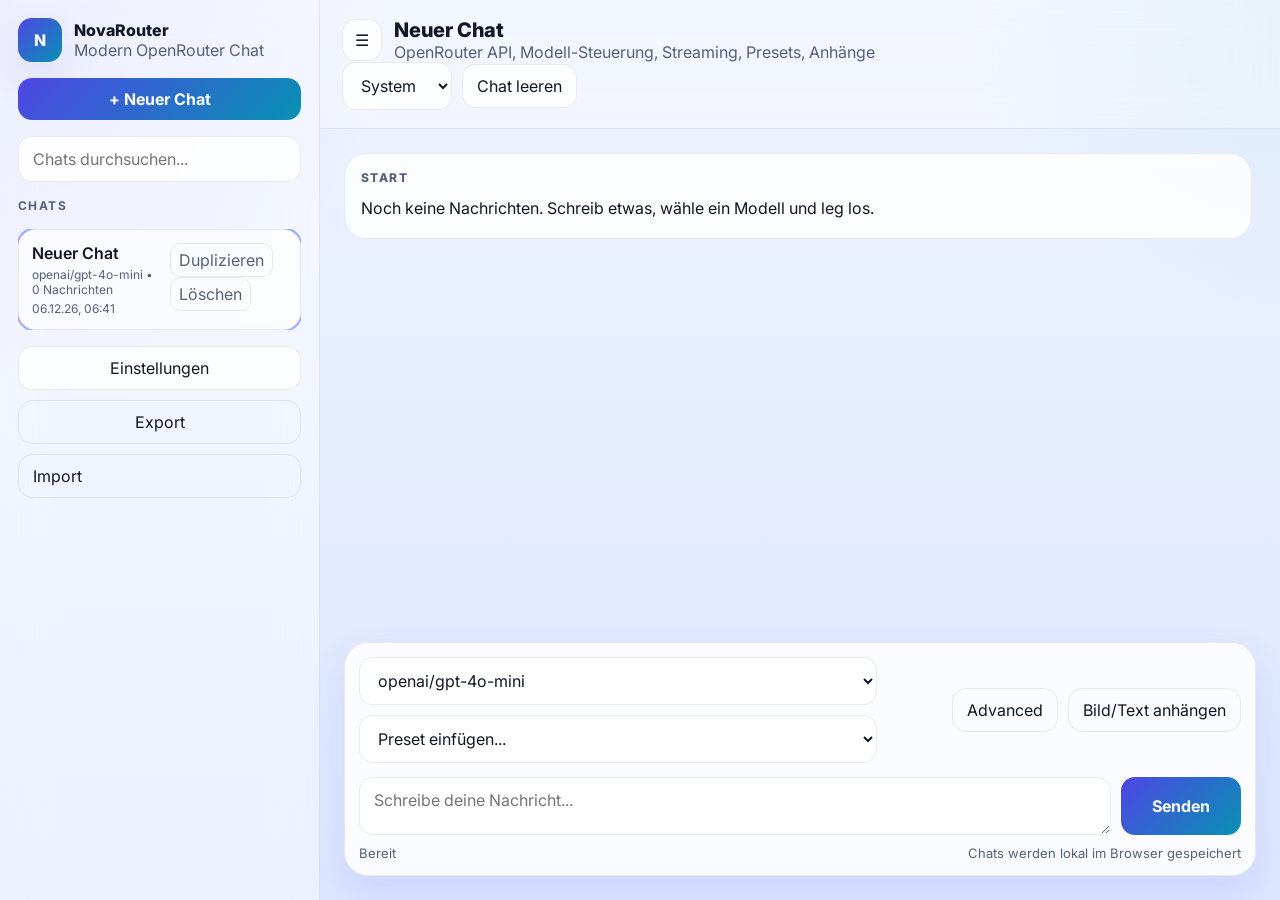
==== aichat/index.html @ 48d5591a "Add files via upload" ====
<!DOCTYPE html>
<html lang="de">
<head>
  <meta charset="UTF-8" />
  <meta name="viewport" content="width=device-width, initial-scale=1.0" />
  <title>NovaRouter Chat UI</title>
  <link rel="preconnect" href="https://fonts.googleapis.com">
  <link rel="preconnect" href="https://fonts.gstatic.com" crossorigin>
  <link href="https://fonts.googleapis.com/css2?family=Inter:wght@400;500;600;700;800&display=swap" rel="stylesheet">
  <link rel="stylesheet" href="styles.css" />
</head>
<body>
  <div class="app-shell">
    <aside class="sidebar" id="sidebar">
      <div class="sidebar-top">
        <div class="brand-wrap">
          <div class="brand-mark">N</div>
          <div>
            <div class="brand-title">NovaRouter</div>
            <div class="brand-subtitle">Modern OpenRouter Chat</div>
          </div>
        </div>
        <button class="icon-btn mobile-only" id="toggleSidebarBtn" title="Seitenleiste schließen">✕</button>
      </div>

      <button class="primary-btn" id="newChatBtn">+ Neuer Chat</button>

      <div class="sidebar-search">
        <input type="text" id="chatSearch" placeholder="Chats durchsuchen..." />
      </div>

      <div class="sidebar-section-title">Chats</div>
      <div class="chat-list" id="chatList"></div>

      <div class="sidebar-bottom">
        <button class="secondary-btn" id="openSettingsBtn">Einstellungen</button>
        <button class="ghost-btn" id="exportBtn">Export</button>
        <label class="ghost-btn file-label">
          Import
          <input type="file" id="importInput" accept="application/json" hidden />
        </label>
      </div>
    </aside>

    <main class="main-panel">
      <header class="topbar">
        <div class="topbar-left">
          <button class="icon-btn" id="openSidebarBtn" title="Seitenleiste öffnen">☰</button>
          <div>
            <div class="topbar-title" id="activeChatTitle">Neuer Chat</div>
            <div class="topbar-subtitle">OpenRouter API, Modell-Steuerung, Streaming, Presets, Anhänge</div>
          </div>
        </div>
        <div class="topbar-right">
          <select id="themeSelect" class="compact-select">
            <option value="system">System</option>
            <option value="dark">Dunkel</option>
            <option value="light">Hell</option>
          </select>
          <button class="secondary-btn" id="clearChatBtn">Chat leeren</button>
        </div>
      </header>

      <section class="hero-empty hidden" id="emptyState">
        <div class="hero-card glass">
          <h1>Ein modernes AI Chat Interface für OpenRouter</h1>
          <p>
            API Key eintragen, erlaubte Modelle verwalten, mehrere Chats speichern,
            Systemprompts nutzen, Parameter feinjustieren, Bilder anhängen und Antworten streamen.
          </p>
          <div class="hero-actions">
            <button class="primary-btn" id="heroNewChatBtn">Ersten Chat starten</button>
            <button class="secondary-btn" id="heroSettingsBtn">API einrichten</button>
          </div>
        </div>
      </section>

      <section class="chat-panel" id="chatPanel">
        <div class="messages" id="messages"></div>

        <div class="composer-shell glass">
          <div class="attachment-preview hidden" id="attachmentPreview"></div>

          <div class="toolbar-row">
            <div class="toolbar-group">
              <select id="modelSelect"></select>
              <select id="promptPresetSelect"></select>
            </div>
            <div class="toolbar-group toolbar-right-wrap">
              <button class="ghost-btn" id="toggleAdvancedBtn">Advanced</button>
              <label class="ghost-btn file-label">
                Bild/Text anhängen
                <input type="file" id="attachmentInput" accept="image/*,.txt,.md,.json" multiple hidden />
              </label>
              <button class="ghost-btn danger-btn hidden" id="stopBtn">Stop</button>
            </div>
          </div>

          <div class="advanced-panel hidden" id="advancedPanel">
            <div class="field-grid">
              <label>
                System Prompt
                <textarea id="systemPromptInput" rows="3" placeholder="Optionaler System Prompt"></textarea>
              </label>
              <label>
                Titel des Chats
                <input type="text" id="chatTitleInput" placeholder="Titel anpassen" />
              </label>
              <label>
                Temperature
                <input type="number" id="temperatureInput" min="0" max="2" step="0.1" />
              </label>
              <label>
                Top P
                <input type="number" id="topPInput" min="0" max="1" step="0.05" />
              </label>
              <label>
                Max Tokens
                <input type="number" id="maxTokensInput" min="1" step="1" />
              </label>
              <label>
                Zusätzlicher JSON Body
                <textarea id="extraBodyInput" rows="3" placeholder='z. B. {"reasoning":{"effort":"high"}}'></textarea>
              </label>
            </div>
          </div>

          <div class="composer-row">
            <textarea id="messageInput" rows="1" placeholder="Schreibe deine Nachricht..."></textarea>
            <button class="primary-btn send-btn" id="sendBtn">Senden</button>
          </div>
          <div class="composer-footer">
            <span id="statusText">Bereit</span>
            <span id="tokenHint">Chats werden lokal im Browser gespeichert</span>
          </div>
        </div>
      </section>
    </main>
  </div>

  <div class="modal-backdrop hidden" id="settingsModal">
    <div class="modal glass modal-lg">
      <div class="modal-header">
        <div>
          <h2>Einstellungen</h2>
          <p>OpenRouter konfigurieren, Modelle freigeben und Presets verwalten.</p>
        </div>
        <button class="icon-btn" id="closeSettingsBtn">✕</button>
      </div>

      <div class="settings-tabs">
        <button class="tab-btn active" data-tab="api">API</button>
        <button class="tab-btn" data-tab="models">Modelle</button>
        <button class="tab-btn" data-tab="presets">Presets</button>
      </div>

      <div class="tab-content active" id="tab-api">
        <div class="field-grid">
          <label>
            OpenRouter API Key
            <input type="password" id="apiKeyInput" placeholder="sk-or-v1-..." />
          </label>
          <label>
            API Base URL
            <input type="text" id="apiBaseInput" placeholder="https://openrouter.ai/api/v1" />
          </label>
          <label>
            HTTP Referer
            <input type="text" id="refererInput" placeholder="https://deine-app.example" />
          </label>
          <label>
            X-Title
            <input type="text" id="appTitleInput" placeholder="NovaRouter Chat UI" />
          </label>
          <label class="full-width">
            API Key direkt im Code hinterlegen
            <textarea id="hardcodedKeyHelp" rows="5" readonly></textarea>
          </label>
        </div>
      </div>

      <div class="tab-content" id="tab-models">
        <div class="settings-grid-two">
          <div class="panel-card">
            <div class="section-head">
              <h3>Erlaubte Modelle</h3>
              <button class="secondary-btn" id="resetModelsBtn">Standard laden</button>
            </div>
            <div class="inline-form">
              <input type="text" id="modelInput" placeholder="z. B. openai/gpt-4o-mini" />
              <button class="primary-btn" id="addModelBtn">Hinzufügen</button>
            </div>
            <div class="tag-list" id="modelList"></div>
          </div>
          <div class="panel-card">
            <div class="section-head">
              <h3>Tipps</h3>
            </div>
            <ul class="tip-list">
              <li>Nur Modelle in dieser Liste erscheinen im Auswahlfeld.</li>
              <li>Du kannst pro Chat frei zwischen erlaubten Modellen wechseln.</li>
              <li>Die Modellliste wird in localStorage gespeichert.</li>
              <li>Für produktive Nutzung ist ein Server Proxy sicherer als ein Browser-Key.</li>
            </ul>
          </div>
        </div>
      </div>

      <div class="tab-content" id="tab-presets">
        <div class="settings-grid-two">
          <div class="panel-card">
            <div class="section-head">
              <h3>Prompt Presets</h3>
            </div>
            <div class="inline-form stacked-mobile">
              <input type="text" id="presetNameInput" placeholder="Preset Name" />
              <textarea id="presetPromptInput" rows="3" placeholder="Preset Prompt"></textarea>
              <button class="primary-btn" id="addPresetBtn">Preset speichern</button>
            </div>
          </div>
          <div class="panel-card">
            <div class="section-head">
              <h3>Gespeicherte Presets</h3>
            </div>
            <div class="preset-list" id="presetList"></div>
          </div>
        </div>
      </div>

      <div class="modal-footer">
        <button class="secondary-btn" id="testConnectionBtn">Verbindung testen</button>
        <button class="primary-btn" id="saveSettingsBtn">Speichern</button>
      </div>
    </div>
  </div>

  <template id="messageTemplate">
    <article class="message-card">
      <div class="message-meta">
        <span class="role-badge"></span>
        <div class="message-actions"></div>
      </div>
      <div class="message-body"></div>
    </article>
  </template>

  <script src="app.js"></script>
</body>
</html>
---- aichat/styles.css ----
:root {
  --bg: #0b1020;
  --bg-soft: rgba(16, 22, 43, 0.75);
  --panel: rgba(17, 24, 39, 0.85);
  --panel-strong: rgba(9, 14, 27, 0.92);
  --text: #eef2ff;
  --muted: #9aa5c3;
  --border: rgba(255, 255, 255, 0.09);
  --accent: #7c8cff;
  --accent-2: #6ee7f9;
  --danger: #ff7272;
  --shadow: 0 20px 50px rgba(0, 0, 0, 0.35);
  --radius: 22px;
  --radius-sm: 14px;
}

body.light {
  --bg: #eef3ff;
  --bg-soft: rgba(255, 255, 255, 0.7);
  --panel: rgba(255, 255, 255, 0.84);
  --panel-strong: rgba(255, 255, 255, 0.92);
  --text: #101727;
  --muted: #546179;
  --border: rgba(16, 23, 39, 0.08);
  --accent: #4f46e5;
  --accent-2: #0891b2;
  --danger: #d93f3f;
  --shadow: 0 18px 40px rgba(79, 70, 229, 0.12);
}

* { box-sizing: border-box; }
html, body { margin: 0; height: 100%; }
body {
  font-family: Inter, system-ui, sans-serif;
  color: var(--text);
  background:
    radial-gradient(circle at top left, rgba(124, 140, 255, 0.17), transparent 25%),
    radial-gradient(circle at top right, rgba(110, 231, 249, 0.13), transparent 20%),
    linear-gradient(180deg, var(--bg), #060913 100%);
}
body.light {
  background:
    radial-gradient(circle at top left, rgba(79, 70, 229, 0.10), transparent 25%),
    radial-gradient(circle at top right, rgba(8, 145, 178, 0.08), transparent 20%),
    linear-gradient(180deg, var(--bg), #dce7ff 100%);
}

button, input, textarea, select {
  font: inherit;
}

button { cursor: pointer; }
textarea { resize: vertical; }

.hidden { display: none !important; }
.mobile-only { display: none; }

.app-shell {
  display: grid;
  grid-template-columns: 320px 1fr;
  min-height: 100vh;
}

.sidebar {
  border-right: 1px solid var(--border);
  background: rgba(7, 11, 23, 0.55);
  backdrop-filter: blur(20px);
  padding: 18px;
  display: flex;
  flex-direction: column;
  gap: 16px;
}
body.light .sidebar {
  background: rgba(255,255,255,0.45);
}

.sidebar-top,
.brand-wrap,
.topbar-left,
.topbar-right,
.toolbar-row,
.toolbar-group,
.section-head,
.inline-form,
.modal-header,
.modal-footer,
.composer-row,
.composer-footer,
.settings-tabs {
  display: flex;
  align-items: center;
}

.sidebar-top,
.section-head,
.modal-header,
.modal-footer,
.topbar,
.toolbar-row,
.composer-footer {
  justify-content: space-between;
}

.brand-wrap { gap: 12px; }
.brand-mark {
  width: 44px;
  height: 44px;
  border-radius: 14px;
  display: grid;
  place-items: center;
  font-weight: 800;
  background: linear-gradient(135deg, var(--accent), var(--accent-2));
  color: white;
  box-shadow: var(--shadow);
}
.brand-title { font-weight: 800; }
.brand-subtitle, .topbar-subtitle, .composer-footer, .tip-list, .message-meta, .chat-item-meta {
  color: var(--muted);
}

.sidebar-search input,
.field-grid input,
.field-grid textarea,
select,
#messageInput,
.inline-form input,
.inline-form textarea {
  width: 100%;
  border: 1px solid var(--border);
  background: var(--panel);
  color: var(--text);
  border-radius: 14px;
  padding: 12px 14px;
  outline: none;
}

.sidebar-search input:focus,
.field-grid input:focus,
.field-grid textarea:focus,
select:focus,
#messageInput:focus,
.inline-form input:focus,
.inline-form textarea:focus {
  border-color: rgba(124, 140, 255, 0.6);
  box-shadow: 0 0 0 4px rgba(124, 140, 255, 0.12);
}

.primary-btn,
.secondary-btn,
.ghost-btn,
.icon-btn {
  border: 1px solid var(--border);
  color: var(--text);
  border-radius: 14px;
  padding: 11px 14px;
  background: var(--panel);
  transition: 0.2s ease;
}
.primary-btn {
  background: linear-gradient(135deg, var(--accent), var(--accent-2));
  border: none;
  color: white;
  font-weight: 700;
}
.primary-btn:hover,
.secondary-btn:hover,
.ghost-btn:hover,
.icon-btn:hover {
  transform: translateY(-1px);
  filter: brightness(1.05);
}
.ghost-btn { background: transparent; }
.icon-btn { padding: 10px 12px; }
.danger-btn { color: #fff; background: linear-gradient(135deg, #ef4444, #fb7185); border: none; }

.sidebar-section-title {
  font-size: 12px;
  text-transform: uppercase;
  letter-spacing: 0.12em;
  color: var(--muted);
  font-weight: 700;
}

.chat-list {
  display: flex;
  flex-direction: column;
  gap: 10px;
  overflow: auto;
  min-height: 0;
}

.chat-item {
  background: var(--bg-soft);
  border: 1px solid var(--border);
  border-radius: 18px;
  padding: 13px;
  display: flex;
  gap: 10px;
  align-items: start;
  cursor: pointer;
}
.chat-item.active {
  outline: 2px solid rgba(124, 140, 255, 0.7);
}
.chat-item-title { font-weight: 600; }
.chat-item-meta { font-size: 12px; margin-top: 4px; }
.chat-item-menu { margin-left: auto; }

.sidebar-bottom { display: grid; gap: 10px; }
.main-panel {
  display: flex;
  flex-direction: column;
  min-width: 0;
}
.topbar {
  padding: 18px 22px;
  border-bottom: 1px solid var(--border);
  backdrop-filter: blur(18px);
  background: rgba(7, 11, 23, 0.32);
}
body.light .topbar { background: rgba(255,255,255,0.32); }
.topbar-left { gap: 12px; }
.topbar-right { gap: 10px; }
.topbar-title { font-size: 20px; font-weight: 800; }
.compact-select { width: auto; min-width: 110px; }

.hero-empty,
.chat-panel {
  flex: 1;
  min-height: 0;
  padding: 24px;
}
.hero-empty { display: grid; place-items: center; }
.hero-card {
  max-width: 760px;
  padding: 34px;
  border-radius: 28px;
}
.hero-card h1 { margin-top: 0; font-size: clamp(30px, 5vw, 56px); line-height: 1.02; }
.hero-card p { color: var(--muted); font-size: 18px; line-height: 1.6; }
.hero-actions { display: flex; gap: 12px; flex-wrap: wrap; }

.glass {
  background: var(--panel);
  border: 1px solid var(--border);
  box-shadow: var(--shadow);
  backdrop-filter: blur(20px);
}

.chat-panel {
  display: grid;
  grid-template-rows: 1fr auto;
  gap: 18px;
}
.messages {
  overflow: auto;
  padding-right: 4px;
  display: flex;
  flex-direction: column;
  gap: 16px;
}
.message-card {
  background: var(--panel);
  border: 1px solid var(--border);
  border-radius: 22px;
  padding: 16px;
}
.message-meta {
  display: flex;
  justify-content: space-between;
  margin-bottom: 10px;
}
.role-badge {
  font-size: 12px;
  text-transform: uppercase;
  letter-spacing: 0.12em;
  font-weight: 800;
}
.message-body {
  line-height: 1.7;
  white-space: pre-wrap;
  word-break: break-word;
}
.message-body code {
  background: rgba(124, 140, 255, 0.12);
  padding: 2px 6px;
  border-radius: 8px;
}
.message-body pre {
  background: rgba(0,0,0,0.35);
  padding: 14px;
  border-radius: 16px;
  overflow: auto;
}
.message-actions { display: flex; gap: 8px; }
.msg-action-btn {
  border: 1px solid var(--border);
  background: transparent;
  color: var(--muted);
  border-radius: 10px;
  padding: 6px 8px;
}

.composer-shell {
  padding: 14px;
  border-radius: 24px;
}
.toolbar-row,
.composer-row { gap: 10px; }
.toolbar-group { gap: 10px; flex-wrap: wrap; }
.toolbar-right-wrap { margin-left: auto; justify-content: end; }
.advanced-panel { margin: 14px 0; }
.field-grid {
  display: grid;
  grid-template-columns: repeat(2, minmax(0, 1fr));
  gap: 14px;
}
.field-grid label,
.panel-card label { display: grid; gap: 8px; font-weight: 600; }
.full-width { grid-column: 1 / -1; }
.composer-row { margin-top: 14px; align-items: end; }
#messageInput {
  min-height: 58px;
  max-height: 260px;
}
.send-btn { min-width: 120px; min-height: 58px; }
.composer-footer { margin-top: 10px; font-size: 13px; }

.attachment-preview {
  display: flex;
  gap: 10px;
  flex-wrap: wrap;
  margin-bottom: 12px;
}
.attachment-chip,
.tag-item,
.preset-item {
  display: inline-flex;
  align-items: center;
  gap: 8px;
  border-radius: 999px;
  border: 1px solid var(--border);
  padding: 8px 12px;
  background: rgba(255,255,255,0.04);
}
.tag-list,
.preset-list { display: flex; gap: 10px; flex-wrap: wrap; }
.remove-chip {
  background: transparent;
  border: 0;
  color: var(--muted);
  cursor: pointer;
}

.modal-backdrop {
  position: fixed;
  inset: 0;
  background: rgba(3, 7, 18, 0.65);
  backdrop-filter: blur(12px);
  display: grid;
  place-items: center;
  padding: 20px;
}
.modal {
  width: min(1000px, 100%);
  border-radius: 28px;
  padding: 22px;
}
.modal-header h2,
.section-head h3 { margin: 0; }
.modal-header p { margin: 6px 0 0; color: var(--muted); }
.settings-tabs { gap: 10px; margin: 18px 0; }
.tab-btn {
  border: 1px solid var(--border);
  background: transparent;
  color: var(--text);
  border-radius: 999px;
  padding: 10px 14px;
}
.tab-btn.active { background: rgba(124, 140, 255, 0.16); }
.tab-content { display: none; }
.tab-content.active { display: block; }
.settings-grid-two {
  display: grid;
  grid-template-columns: repeat(2, minmax(0, 1fr));
  gap: 16px;
}
.panel-card {
  background: rgba(255,255,255,0.03);
  border: 1px solid var(--border);
  border-radius: 20px;
  padding: 16px;
}
.inline-form { gap: 10px; flex-wrap: wrap; }
.inline-form > input { flex: 1 1 220px; }
.inline-form > textarea { flex: 1 1 100%; }
.tip-list { margin: 0; padding-left: 18px; line-height: 1.7; }
.modal-footer { margin-top: 18px; }

.file-label input { display: none; }

@media (max-width: 960px) {
  .app-shell { grid-template-columns: 1fr; }
  .sidebar {
    position: fixed;
    inset: 0 auto 0 0;
    width: min(340px, 92vw);
    z-index: 30;
    transform: translateX(-100%);
    transition: transform 0.25s ease;
  }
  .sidebar.open { transform: translateX(0); }
  .mobile-only { display: inline-flex; }
  .field-grid,
  .settings-grid-two { grid-template-columns: 1fr; }
  .stacked-mobile { display: grid; }
}
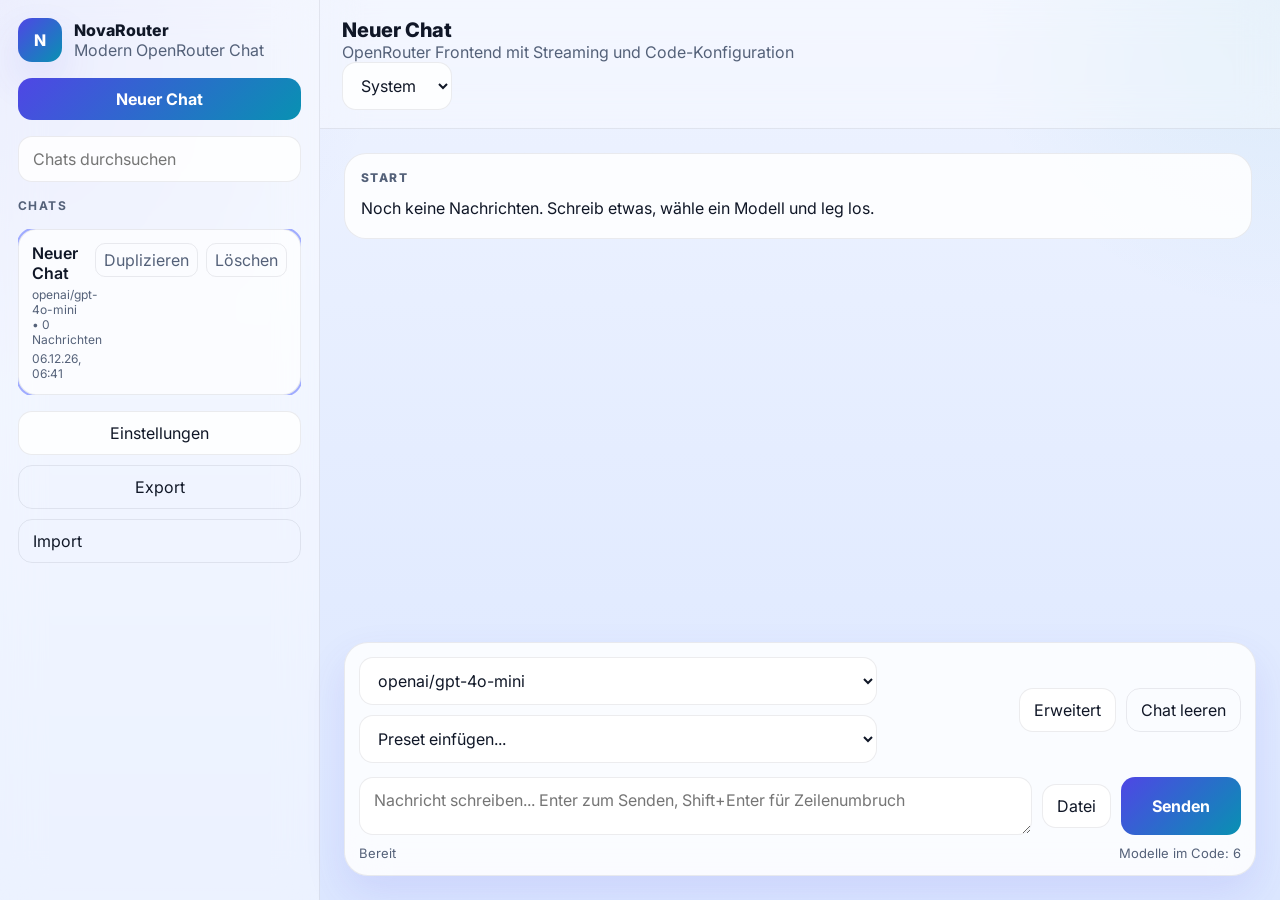
==== commit c31a6418: "Add files via upload" ====
--- a/aichat/index.html
+++ b/aichat/index.html
@@ -10,6 +10,7 @@
   <link rel="stylesheet" href="styles.css" />
 </head>
 <body>
+  <div class="sidebar-overlay hidden" id="sidebarOverlay"></div>
   <div class="app-shell">
     <aside class="sidebar" id="sidebar">
       <div class="sidebar-top">
@@ -20,118 +21,112 @@
             <div class="brand-subtitle">Modern OpenRouter Chat</div>
           </div>
         </div>
-        <button class="icon-btn mobile-only" id="toggleSidebarBtn" title="Seitenleiste schließen">✕</button>
-      </div>
-
-      <button class="primary-btn" id="newChatBtn">+ Neuer Chat</button>
+        <button class="icon-btn mobile-only" id="toggleSidebarBtn" type="button">✕</button>
+      </div>
+
+      <button class="primary-btn" id="newChatBtn" type="button">Neuer Chat</button>
 
       <div class="sidebar-search">
-        <input type="text" id="chatSearch" placeholder="Chats durchsuchen..." />
+        <input type="text" id="chatSearch" placeholder="Chats durchsuchen" />
       </div>
 
       <div class="sidebar-section-title">Chats</div>
       <div class="chat-list" id="chatList"></div>
 
       <div class="sidebar-bottom">
-        <button class="secondary-btn" id="openSettingsBtn">Einstellungen</button>
-        <button class="ghost-btn" id="exportBtn">Export</button>
-        <label class="ghost-btn file-label">
-          Import
-          <input type="file" id="importInput" accept="application/json" hidden />
-        </label>
+        <button class="secondary-btn" id="openSettingsBtn" type="button">Einstellungen</button>
+        <button class="ghost-btn" id="exportBtn" type="button">Export</button>
+        <label class="ghost-btn file-label" for="importInput">Import<input type="file" id="importInput" accept="application/json" /></label>
       </div>
     </aside>
 
     <main class="main-panel">
       <header class="topbar">
         <div class="topbar-left">
-          <button class="icon-btn" id="openSidebarBtn" title="Seitenleiste öffnen">☰</button>
+          <button class="icon-btn mobile-only" id="openSidebarBtn" type="button">☰</button>
           <div>
             <div class="topbar-title" id="activeChatTitle">Neuer Chat</div>
-            <div class="topbar-subtitle">OpenRouter API, Modell-Steuerung, Streaming, Presets, Anhänge</div>
+            <div class="topbar-subtitle">OpenRouter Frontend mit Streaming und Code-Konfiguration</div>
           </div>
         </div>
         <div class="topbar-right">
-          <select id="themeSelect" class="compact-select">
+          <select id="themeSelect" class="compact-select" aria-label="Theme">
             <option value="system">System</option>
             <option value="dark">Dunkel</option>
             <option value="light">Hell</option>
           </select>
-          <button class="secondary-btn" id="clearChatBtn">Chat leeren</button>
         </div>
       </header>
 
-      <section class="hero-empty hidden" id="emptyState">
+      <section class="hero-empty" id="emptyState">
         <div class="hero-card glass">
-          <h1>Ein modernes AI Chat Interface für OpenRouter</h1>
-          <p>
-            API Key eintragen, erlaubte Modelle verwalten, mehrere Chats speichern,
-            Systemprompts nutzen, Parameter feinjustieren, Bilder anhängen und Antworten streamen.
-          </p>
+          <h1>Modernes AI Chat Interface für OpenRouter</h1>
+          <p>Der API Key liegt nur im Code. Die erlaubten Modelle steuerst du ebenfalls direkt in <code>app.js</code>. Das Interface speichert Chats lokal im Browser und ist für Desktop und Mobile optimiert.</p>
           <div class="hero-actions">
-            <button class="primary-btn" id="heroNewChatBtn">Ersten Chat starten</button>
-            <button class="secondary-btn" id="heroSettingsBtn">API einrichten</button>
+            <button class="primary-btn" id="heroNewChatBtn" type="button">Ersten Chat starten</button>
+            <button class="secondary-btn" id="heroSettingsBtn" type="button">Einstellungen öffnen</button>
           </div>
         </div>
       </section>
 
-      <section class="chat-panel" id="chatPanel">
+      <section class="chat-panel hidden" id="chatPanel">
         <div class="messages" id="messages"></div>
 
         <div class="composer-shell glass">
-          <div class="attachment-preview hidden" id="attachmentPreview"></div>
-
-          <div class="toolbar-row">
-            <div class="toolbar-group">
-              <select id="modelSelect"></select>
-              <select id="promptPresetSelect"></select>
-            </div>
-            <div class="toolbar-group toolbar-right-wrap">
-              <button class="ghost-btn" id="toggleAdvancedBtn">Advanced</button>
-              <label class="ghost-btn file-label">
-                Bild/Text anhängen
-                <input type="file" id="attachmentInput" accept="image/*,.txt,.md,.json" multiple hidden />
-              </label>
-              <button class="ghost-btn danger-btn hidden" id="stopBtn">Stop</button>
+          <div class="toolbar-row toolbar-stack-mobile">
+            <div class="toolbar-group grow-mobile">
+              <select id="modelSelect" aria-label="Modell"></select>
+              <select id="promptPresetSelect" aria-label="Prompt Presets"></select>
+            </div>
+            <div class="toolbar-group toolbar-right-wrap grow-mobile">
+              <button class="secondary-btn" id="toggleAdvancedBtn" type="button">Erweitert</button>
+              <button class="ghost-btn" id="clearChatBtn" type="button">Chat leeren</button>
             </div>
           </div>
 
           <div class="advanced-panel hidden" id="advancedPanel">
             <div class="field-grid">
               <label>
+                Chat Titel
+                <input type="text" id="chatTitleInput" placeholder="Mein Chat" />
+              </label>
+              <label>
                 System Prompt
                 <textarea id="systemPromptInput" rows="3" placeholder="Optionaler System Prompt"></textarea>
               </label>
               <label>
-                Titel des Chats
-                <input type="text" id="chatTitleInput" placeholder="Titel anpassen" />
-              </label>
-              <label>
                 Temperature
                 <input type="number" id="temperatureInput" min="0" max="2" step="0.1" />
               </label>
               <label>
                 Top P
-                <input type="number" id="topPInput" min="0" max="1" step="0.05" />
+                <input type="number" id="topPInput" min="0" max="1" step="0.1" />
               </label>
               <label>
                 Max Tokens
-                <input type="number" id="maxTokensInput" min="1" step="1" />
-              </label>
-              <label>
+                <input type="number" id="maxTokensInput" min="1" max="32768" step="1" />
+              </label>
+              <label class="full-width">
                 Zusätzlicher JSON Body
-                <textarea id="extraBodyInput" rows="3" placeholder='z. B. {"reasoning":{"effort":"high"}}'></textarea>
-              </label>
-            </div>
-          </div>
-
-          <div class="composer-row">
-            <textarea id="messageInput" rows="1" placeholder="Schreibe deine Nachricht..."></textarea>
-            <button class="primary-btn send-btn" id="sendBtn">Senden</button>
-          </div>
+                <textarea id="extraBodyInput" rows="4" placeholder='{"provider":{"sort":"throughput"}}'></textarea>
+              </label>
+            </div>
+          </div>
+
+          <div class="attachment-preview hidden" id="attachmentPreview"></div>
+
+          <div class="composer-row composer-stack-mobile">
+            <textarea id="messageInput" rows="1" placeholder="Nachricht schreiben... Enter zum Senden, Shift+Enter für Zeilenumbruch"></textarea>
+            <div class="composer-actions">
+              <label class="secondary-btn file-label" id="attachmentLabel" for="attachmentInput">Datei<input type="file" id="attachmentInput" multiple /></label>
+              <button class="primary-btn send-btn" id="sendBtn" type="button">Senden</button>
+              <button class="danger-btn hidden" id="stopBtn" type="button">Stop</button>
+            </div>
+          </div>
+
           <div class="composer-footer">
             <span id="statusText">Bereit</span>
-            <span id="tokenHint">Chats werden lokal im Browser gespeichert</span>
+            <span id="tokenHint">Modelle im Code</span>
           </div>
         </div>
       </section>
@@ -139,42 +134,38 @@
   </div>
 
   <div class="modal-backdrop hidden" id="settingsModal">
-    <div class="modal glass modal-lg">
+    <div class="modal glass">
       <div class="modal-header">
         <div>
           <h2>Einstellungen</h2>
-          <p>OpenRouter konfigurieren, Modelle freigeben und Presets verwalten.</p>
-        </div>
-        <button class="icon-btn" id="closeSettingsBtn">✕</button>
+          <p>Key und Modellliste werden über <code>APP_CONFIG</code> in <code>app.js</code> festgelegt.</p>
+        </div>
+        <button class="icon-btn" id="closeSettingsBtn" type="button">✕</button>
       </div>
 
       <div class="settings-tabs">
-        <button class="tab-btn active" data-tab="api">API</button>
-        <button class="tab-btn" data-tab="models">Modelle</button>
-        <button class="tab-btn" data-tab="presets">Presets</button>
-      </div>
-
-      <div class="tab-content active" id="tab-api">
+        <button class="tab-btn active" data-tab="general" type="button">Allgemein</button>
+        <button class="tab-btn" data-tab="models" type="button">Modelle</button>
+        <button class="tab-btn" data-tab="presets" type="button">Presets</button>
+      </div>
+
+      <div class="tab-content active" id="tab-general">
         <div class="field-grid">
           <label>
-            OpenRouter API Key
-            <input type="password" id="apiKeyInput" placeholder="sk-or-v1-..." />
-          </label>
-          <label>
-            API Base URL
-            <input type="text" id="apiBaseInput" placeholder="https://openrouter.ai/api/v1" />
+            API Base
+            <input type="text" id="apiBaseInput" readonly />
           </label>
           <label>
             HTTP Referer
-            <input type="text" id="refererInput" placeholder="https://deine-app.example" />
+            <input type="text" id="refererInput" placeholder="optional" />
           </label>
           <label>
             X-Title
             <input type="text" id="appTitleInput" placeholder="NovaRouter Chat UI" />
           </label>
           <label class="full-width">
-            API Key direkt im Code hinterlegen
-            <textarea id="hardcodedKeyHelp" rows="5" readonly></textarea>
+            API Key direkt im Code
+            <textarea id="hardcodedKeyHelp" rows="8" readonly></textarea>
           </label>
         </div>
       </div>
@@ -184,23 +175,24 @@
           <div class="panel-card">
             <div class="section-head">
               <h3>Erlaubte Modelle</h3>
-              <button class="secondary-btn" id="resetModelsBtn">Standard laden</button>
-            </div>
+              <button class="secondary-btn" id="resetModelsBtn" type="button">Standard laden</button>
+            </div>
+            <p class="helper-text" id="modelEditingInfo"></p>
             <div class="inline-form">
               <input type="text" id="modelInput" placeholder="z. B. openai/gpt-4o-mini" />
-              <button class="primary-btn" id="addModelBtn">Hinzufügen</button>
+              <button class="primary-btn" id="addModelBtn" type="button">Hinzufügen</button>
             </div>
             <div class="tag-list" id="modelList"></div>
           </div>
           <div class="panel-card">
             <div class="section-head">
-              <h3>Tipps</h3>
+              <h3>Hinweise</h3>
             </div>
             <ul class="tip-list">
-              <li>Nur Modelle in dieser Liste erscheinen im Auswahlfeld.</li>
-              <li>Du kannst pro Chat frei zwischen erlaubten Modellen wechseln.</li>
-              <li>Die Modellliste wird in localStorage gespeichert.</li>
-              <li>Für produktive Nutzung ist ein Server Proxy sicherer als ein Browser-Key.</li>
+              <li>Nur Modelle aus <code>APP_CONFIG.allowedModels</code> erscheinen im Auswahlfeld.</li>
+              <li>Damit kannst du exakt festlegen, was im Frontend nutzbar ist.</li>
+              <li>Die Chatdaten selbst bleiben lokal im Browser gespeichert.</li>
+              <li>Für öffentliche Deployments ist ein Backend Proxy sicherer.</li>
             </ul>
           </div>
         </div>
@@ -215,7 +207,7 @@
             <div class="inline-form stacked-mobile">
               <input type="text" id="presetNameInput" placeholder="Preset Name" />
               <textarea id="presetPromptInput" rows="3" placeholder="Preset Prompt"></textarea>
-              <button class="primary-btn" id="addPresetBtn">Preset speichern</button>
+              <button class="primary-btn" id="addPresetBtn" type="button">Preset speichern</button>
             </div>
           </div>
           <div class="panel-card">
@@ -228,8 +220,8 @@
       </div>
 
       <div class="modal-footer">
-        <button class="secondary-btn" id="testConnectionBtn">Verbindung testen</button>
-        <button class="primary-btn" id="saveSettingsBtn">Speichern</button>
+        <button class="secondary-btn" id="testConnectionBtn" type="button">Verbindung testen</button>
+        <button class="primary-btn" id="saveSettingsBtn" type="button">Speichern</button>
       </div>
     </div>
   </div>
--- a/aichat/styles.css
+++ b/aichat/styles.css
@@ -44,21 +44,26 @@
     radial-gradient(circle at top right, rgba(8, 145, 178, 0.08), transparent 20%),
     linear-gradient(180deg, var(--bg), #dce7ff 100%);
 }
-
-button, input, textarea, select {
-  font: inherit;
-}
-
+body.nav-open, body.modal-open { overflow: hidden; }
+
+button, input, textarea, select { font: inherit; }
 button { cursor: pointer; }
 textarea { resize: vertical; }
-
 .hidden { display: none !important; }
 .mobile-only { display: none; }
 
 .app-shell {
   display: grid;
-  grid-template-columns: 320px 1fr;
+  grid-template-columns: 320px minmax(0, 1fr);
   min-height: 100vh;
+}
+
+.sidebar-overlay {
+  position: fixed;
+  inset: 0;
+  background: rgba(4, 8, 20, 0.45);
+  backdrop-filter: blur(4px);
+  z-index: 25;
 }
 
 .sidebar {
@@ -69,10 +74,9 @@
   display: flex;
   flex-direction: column;
   gap: 16px;
-}
-body.light .sidebar {
-  background: rgba(255,255,255,0.45);
-}
+  min-height: 100vh;
+}
+body.light .sidebar { background: rgba(255,255,255,0.45); }
 
 .sidebar-top,
 .brand-wrap,
@@ -86,7 +90,8 @@
 .modal-footer,
 .composer-row,
 .composer-footer,
-.settings-tabs {
+.settings-tabs,
+.composer-actions {
   display: flex;
   align-items: center;
 }
@@ -114,7 +119,7 @@
   box-shadow: var(--shadow);
 }
 .brand-title { font-weight: 800; }
-.brand-subtitle, .topbar-subtitle, .composer-footer, .tip-list, .message-meta, .chat-item-meta {
+.brand-subtitle, .topbar-subtitle, .composer-footer, .tip-list, .message-meta, .chat-item-meta, .helper-text {
   color: var(--muted);
 }
 
@@ -154,7 +159,8 @@
   border-radius: 14px;
   padding: 11px 14px;
   background: var(--panel);
-  transition: 0.2s ease;
+  transition: transform 0.2s ease, filter 0.2s ease, opacity 0.2s ease;
+  text-decoration: none;
 }
 .primary-btn {
   background: linear-gradient(135deg, var(--accent), var(--accent-2));
@@ -165,13 +171,11 @@
 .primary-btn:hover,
 .secondary-btn:hover,
 .ghost-btn:hover,
-.icon-btn:hover {
-  transform: translateY(-1px);
-  filter: brightness(1.05);
-}
+.icon-btn:hover { transform: translateY(-1px); filter: brightness(1.05); }
 .ghost-btn { background: transparent; }
 .icon-btn { padding: 10px 12px; }
-.danger-btn { color: #fff; background: linear-gradient(135deg, #ef4444, #fb7185); border: none; }
+.danger-btn { color: #fff; background: linear-gradient(135deg, #ef4444, #fb7185); border: none; border-radius: 14px; padding: 11px 14px; }
+button:disabled { opacity: 0.5; cursor: not-allowed; transform: none !important; }
 
 .sidebar-section-title {
   font-size: 12px;
@@ -196,32 +200,33 @@
   padding: 13px;
   display: flex;
   gap: 10px;
-  align-items: start;
+  align-items: flex-start;
   cursor: pointer;
 }
-.chat-item.active {
-  outline: 2px solid rgba(124, 140, 255, 0.7);
-}
-.chat-item-title { font-weight: 600; }
+.chat-item.active { outline: 2px solid rgba(124, 140, 255, 0.7); }
+.chat-item-main { min-width: 0; flex: 1; }
+.chat-item-title { font-weight: 600; overflow-wrap: anywhere; }
 .chat-item-meta { font-size: 12px; margin-top: 4px; }
-.chat-item-menu { margin-left: auto; }
+.chat-item-menu { margin-left: auto; display: flex; gap: 8px; flex-wrap: wrap; justify-content: flex-end; }
 
 .sidebar-bottom { display: grid; gap: 10px; }
 .main-panel {
   display: flex;
   flex-direction: column;
   min-width: 0;
+  min-height: 100vh;
 }
 .topbar {
   padding: 18px 22px;
   border-bottom: 1px solid var(--border);
   backdrop-filter: blur(18px);
   background: rgba(7, 11, 23, 0.32);
+  gap: 16px;
 }
 body.light .topbar { background: rgba(255,255,255,0.32); }
-.topbar-left { gap: 12px; }
+.topbar-left { gap: 12px; min-width: 0; }
 .topbar-right { gap: 10px; }
-.topbar-title { font-size: 20px; font-weight: 800; }
+.topbar-title { font-size: 20px; font-weight: 800; overflow-wrap: anywhere; }
 .compact-select { width: auto; min-width: 110px; }
 
 .hero-empty,
@@ -231,11 +236,7 @@
   padding: 24px;
 }
 .hero-empty { display: grid; place-items: center; }
-.hero-card {
-  max-width: 760px;
-  padding: 34px;
-  border-radius: 28px;
-}
+.hero-card { max-width: 760px; padding: 34px; border-radius: 28px; }
 .hero-card h1 { margin-top: 0; font-size: clamp(30px, 5vw, 56px); line-height: 1.02; }
 .hero-card p { color: var(--muted); font-size: 18px; line-height: 1.6; }
 .hero-actions { display: flex; gap: 12px; flex-wrap: wrap; }
@@ -249,7 +250,7 @@
 
 .chat-panel {
   display: grid;
-  grid-template-rows: 1fr auto;
+  grid-template-rows: minmax(0, 1fr) auto;
   gap: 18px;
 }
 .messages {
@@ -268,6 +269,7 @@
 .message-meta {
   display: flex;
   justify-content: space-between;
+  gap: 12px;
   margin-bottom: 10px;
 }
 .role-badge {
@@ -280,6 +282,7 @@
   line-height: 1.7;
   white-space: pre-wrap;
   word-break: break-word;
+  overflow-wrap: anywhere;
 }
 .message-body code {
   background: rgba(124, 140, 255, 0.12);
@@ -292,7 +295,9 @@
   border-radius: 16px;
   overflow: auto;
 }
-.message-actions { display: flex; gap: 8px; }
+.message-body h1, .message-body h2, .message-body h3 { line-height: 1.25; }
+.message-body ul { padding-left: 20px; }
+.message-actions { display: flex; gap: 8px; flex-wrap: wrap; justify-content: flex-end; }
 .msg-action-btn {
   border: 1px solid var(--border);
   background: transparent;
@@ -301,14 +306,10 @@
   padding: 6px 8px;
 }
 
-.composer-shell {
-  padding: 14px;
-  border-radius: 24px;
-}
-.toolbar-row,
-.composer-row { gap: 10px; }
+.composer-shell { padding: 14px; border-radius: 24px; }
+.toolbar-row, .composer-row { gap: 10px; }
 .toolbar-group { gap: 10px; flex-wrap: wrap; }
-.toolbar-right-wrap { margin-left: auto; justify-content: end; }
+.toolbar-right-wrap { margin-left: auto; justify-content: flex-end; }
 .advanced-panel { margin: 14px 0; }
 .field-grid {
   display: grid;
@@ -318,13 +319,15 @@
 .field-grid label,
 .panel-card label { display: grid; gap: 8px; font-weight: 600; }
 .full-width { grid-column: 1 / -1; }
-.composer-row { margin-top: 14px; align-items: end; }
+.composer-row { margin-top: 14px; align-items: flex-end; }
+.composer-actions { gap: 10px; align-self: stretch; }
 #messageInput {
   min-height: 58px;
   max-height: 260px;
 }
 .send-btn { min-width: 120px; min-height: 58px; }
-.composer-footer { margin-top: 10px; font-size: 13px; }
+#stopBtn { min-height: 58px; }
+.composer-footer { margin-top: 10px; font-size: 13px; gap: 16px; flex-wrap: wrap; }
 
 .attachment-preview {
   display: flex;
@@ -342,7 +345,9 @@
   border: 1px solid var(--border);
   padding: 8px 12px;
   background: rgba(255,255,255,0.04);
-}
+  max-width: 100%;
+}
+.attachment-chip span, .tag-item span, .preset-item strong { overflow-wrap: anywhere; }
 .tag-list,
 .preset-list { display: flex; gap: 10px; flex-wrap: wrap; }
 .remove-chip {
@@ -360,16 +365,19 @@
   display: grid;
   place-items: center;
   padding: 20px;
+  z-index: 40;
 }
 .modal {
   width: min(1000px, 100%);
+  max-height: min(90vh, 920px);
+  overflow: auto;
   border-radius: 28px;
   padding: 22px;
 }
 .modal-header h2,
 .section-head h3 { margin: 0; }
 .modal-header p { margin: 6px 0 0; color: var(--muted); }
-.settings-tabs { gap: 10px; margin: 18px 0; }
+.settings-tabs { gap: 10px; margin: 18px 0; flex-wrap: wrap; }
 .tab-btn {
   border: 1px solid var(--border);
   background: transparent;
@@ -396,15 +404,15 @@
 .inline-form > textarea { flex: 1 1 100%; }
 .tip-list { margin: 0; padding-left: 18px; line-height: 1.7; }
 .modal-footer { margin-top: 18px; }
-
 .file-label input { display: none; }
+.helper-text { margin: 0 0 14px; line-height: 1.5; }
 
 @media (max-width: 960px) {
   .app-shell { grid-template-columns: 1fr; }
   .sidebar {
     position: fixed;
     inset: 0 auto 0 0;
-    width: min(340px, 92vw);
+    width: min(360px, 92vw);
     z-index: 30;
     transform: translateX(-100%);
     transition: transform 0.25s ease;
@@ -414,4 +422,34 @@
   .field-grid,
   .settings-grid-two { grid-template-columns: 1fr; }
   .stacked-mobile { display: grid; }
-}
+  .toolbar-stack-mobile,
+  .composer-stack-mobile {
+    flex-direction: column;
+    align-items: stretch;
+  }
+  .grow-mobile,
+  .toolbar-right-wrap,
+  .composer-actions { width: 100%; margin-left: 0; }
+  .composer-actions { justify-content: stretch; }
+  .composer-actions > * { flex: 1 1 0; text-align: center; }
+  .topbar,
+  .hero-empty,
+  .chat-panel { padding: 16px; }
+  .hero-card { padding: 24px; }
+  .message-meta { flex-direction: column; align-items: flex-start; }
+  .message-actions { justify-content: flex-start; }
+}
+
+@media (max-width: 640px) {
+  .topbar { align-items: flex-start; }
+  .topbar-right { width: 100%; justify-content: flex-end; }
+  .compact-select { width: 100%; }
+  .hero-card h1 { font-size: 34px; }
+  .hero-card p { font-size: 16px; }
+  .chat-item { flex-direction: column; }
+  .chat-item-menu { margin-left: 0; justify-content: flex-start; }
+  .modal-backdrop { padding: 12px; }
+  .modal { padding: 16px; border-radius: 22px; max-height: 92vh; }
+  .composer-footer { flex-direction: column; align-items: flex-start; }
+  .send-btn, #stopBtn { min-height: 52px; }
+}
